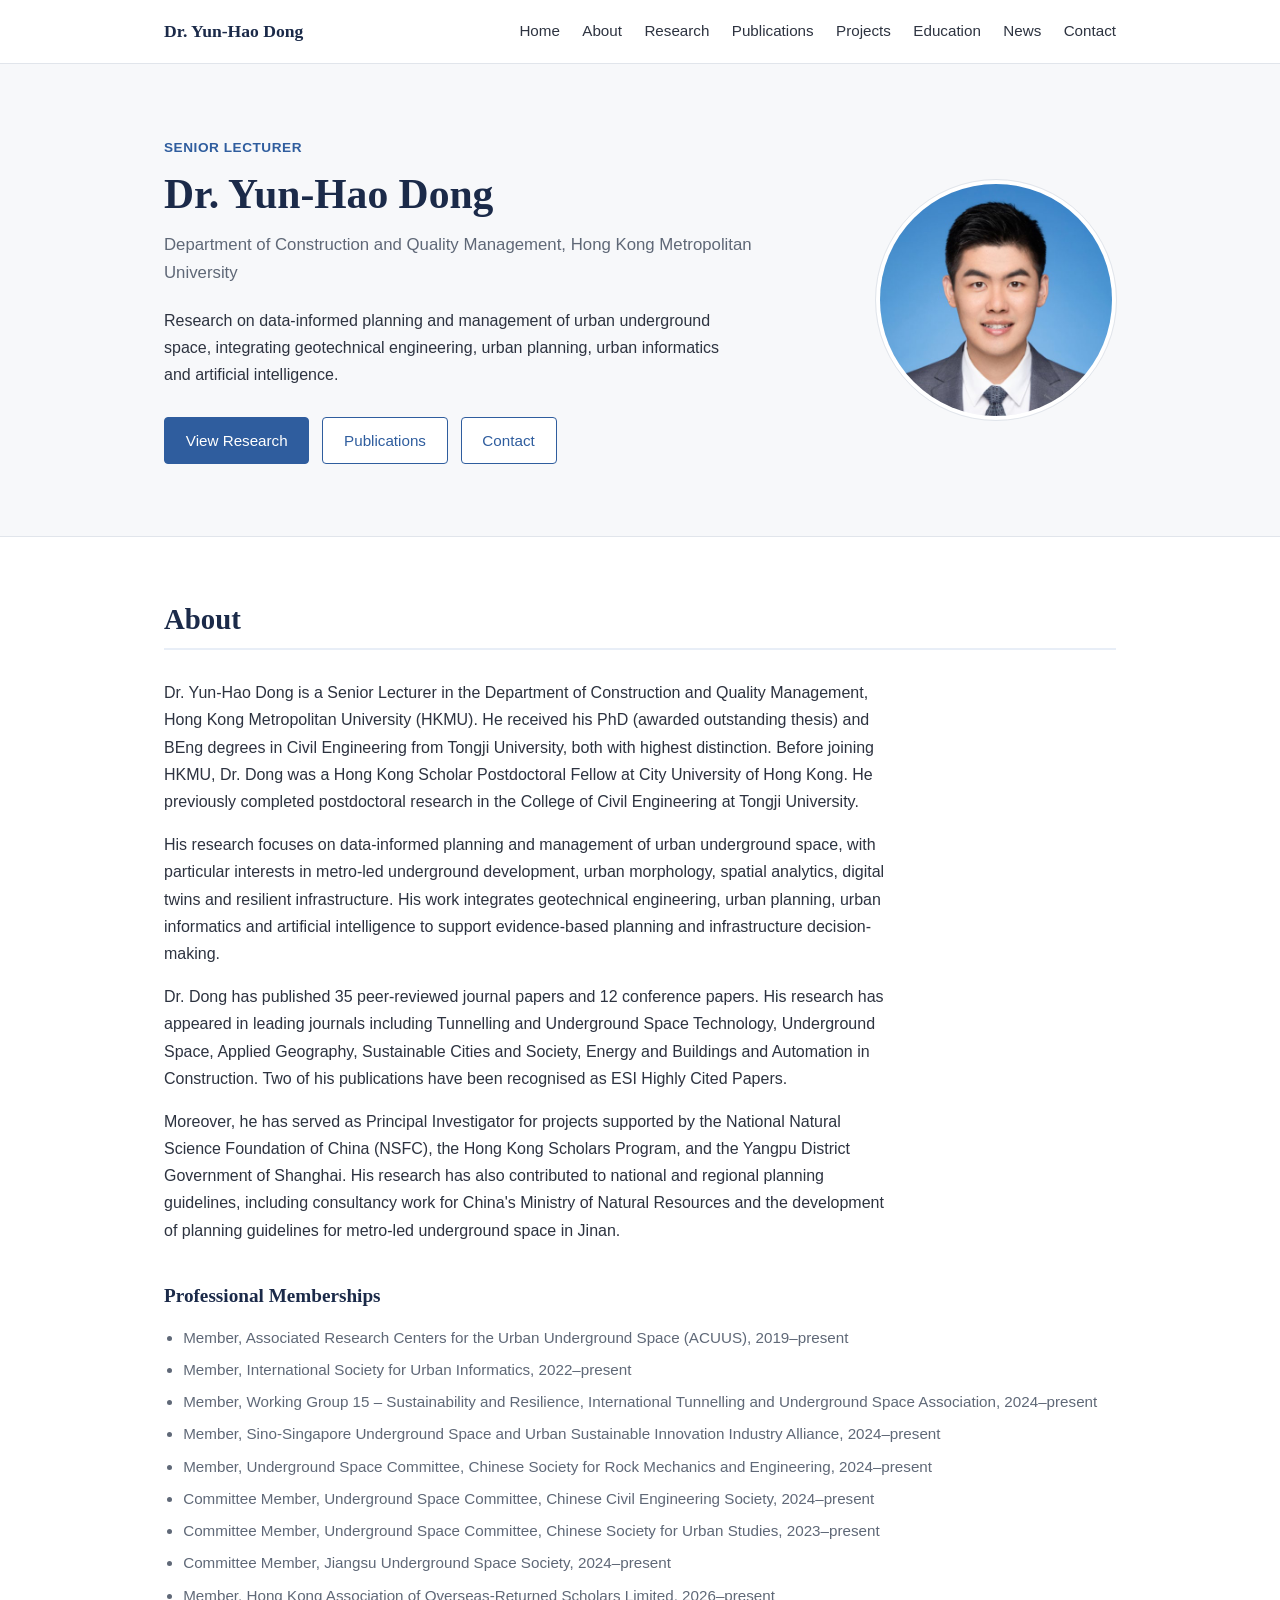
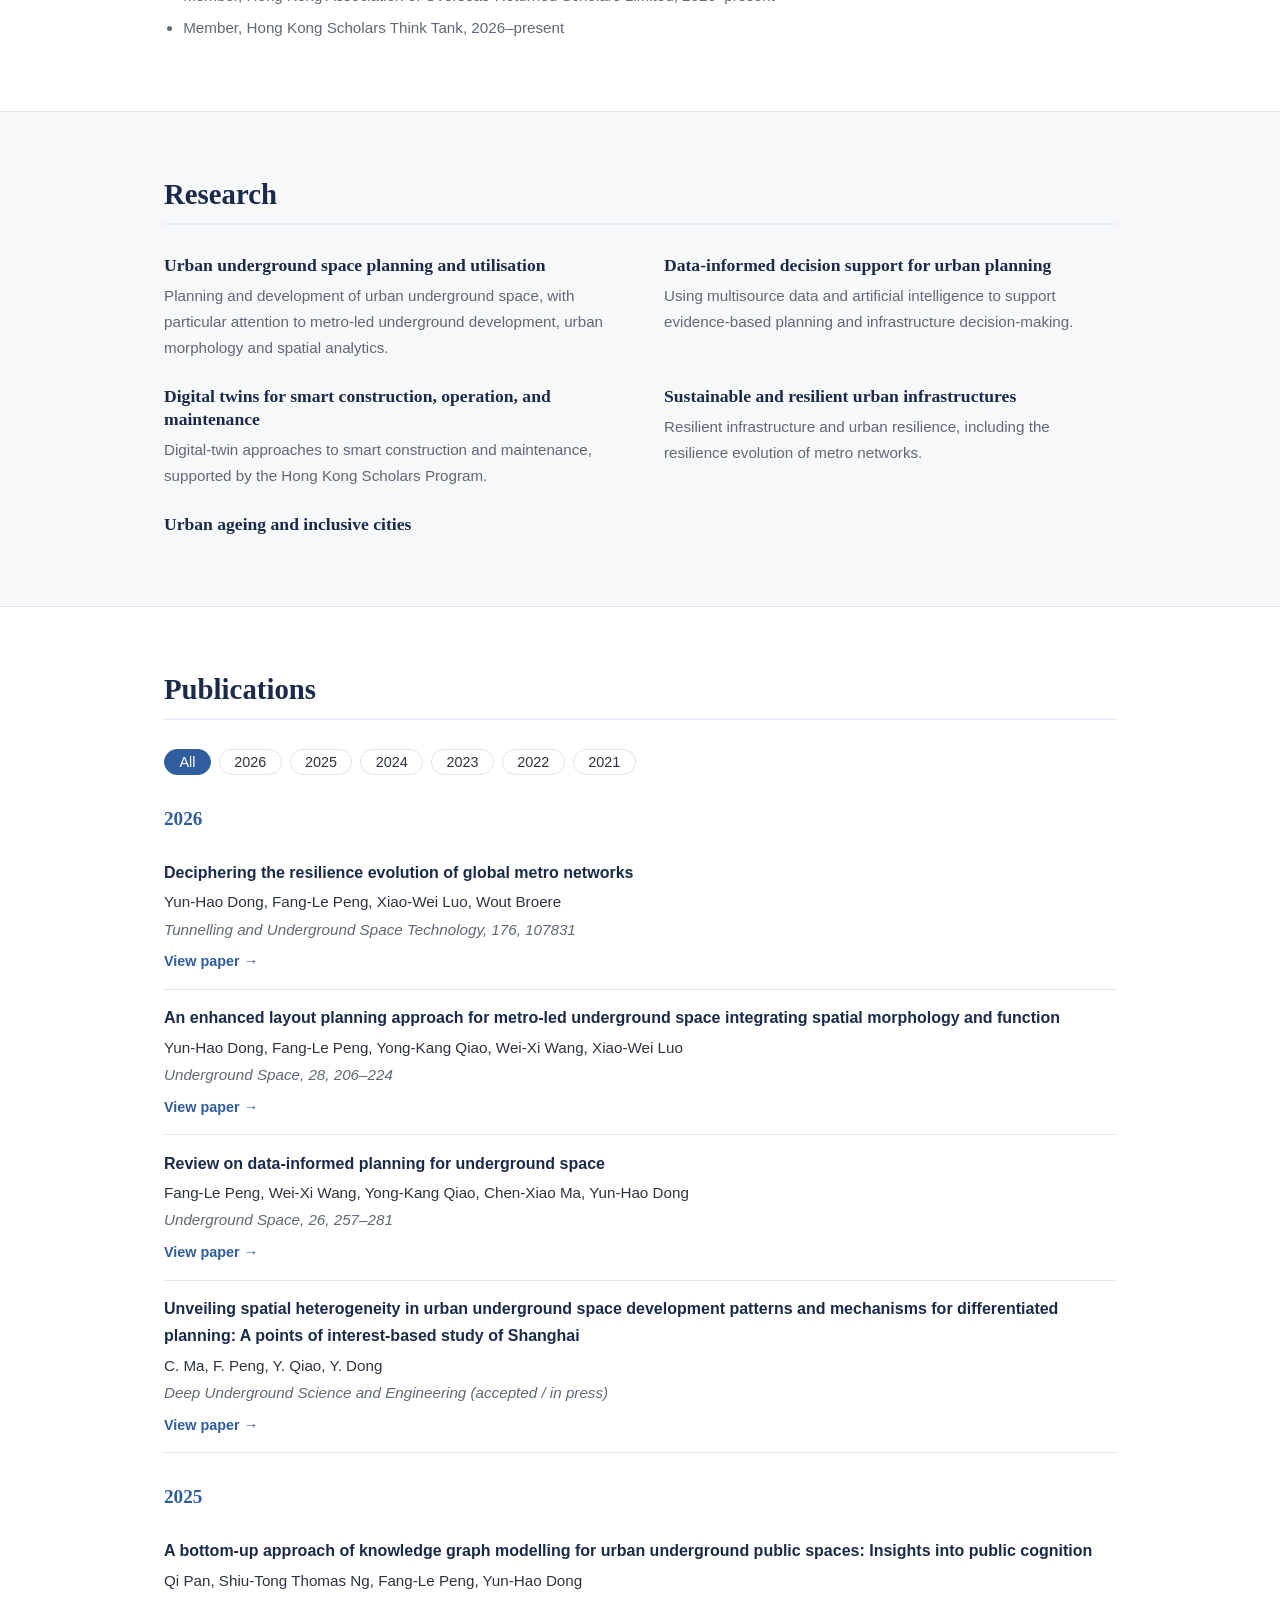
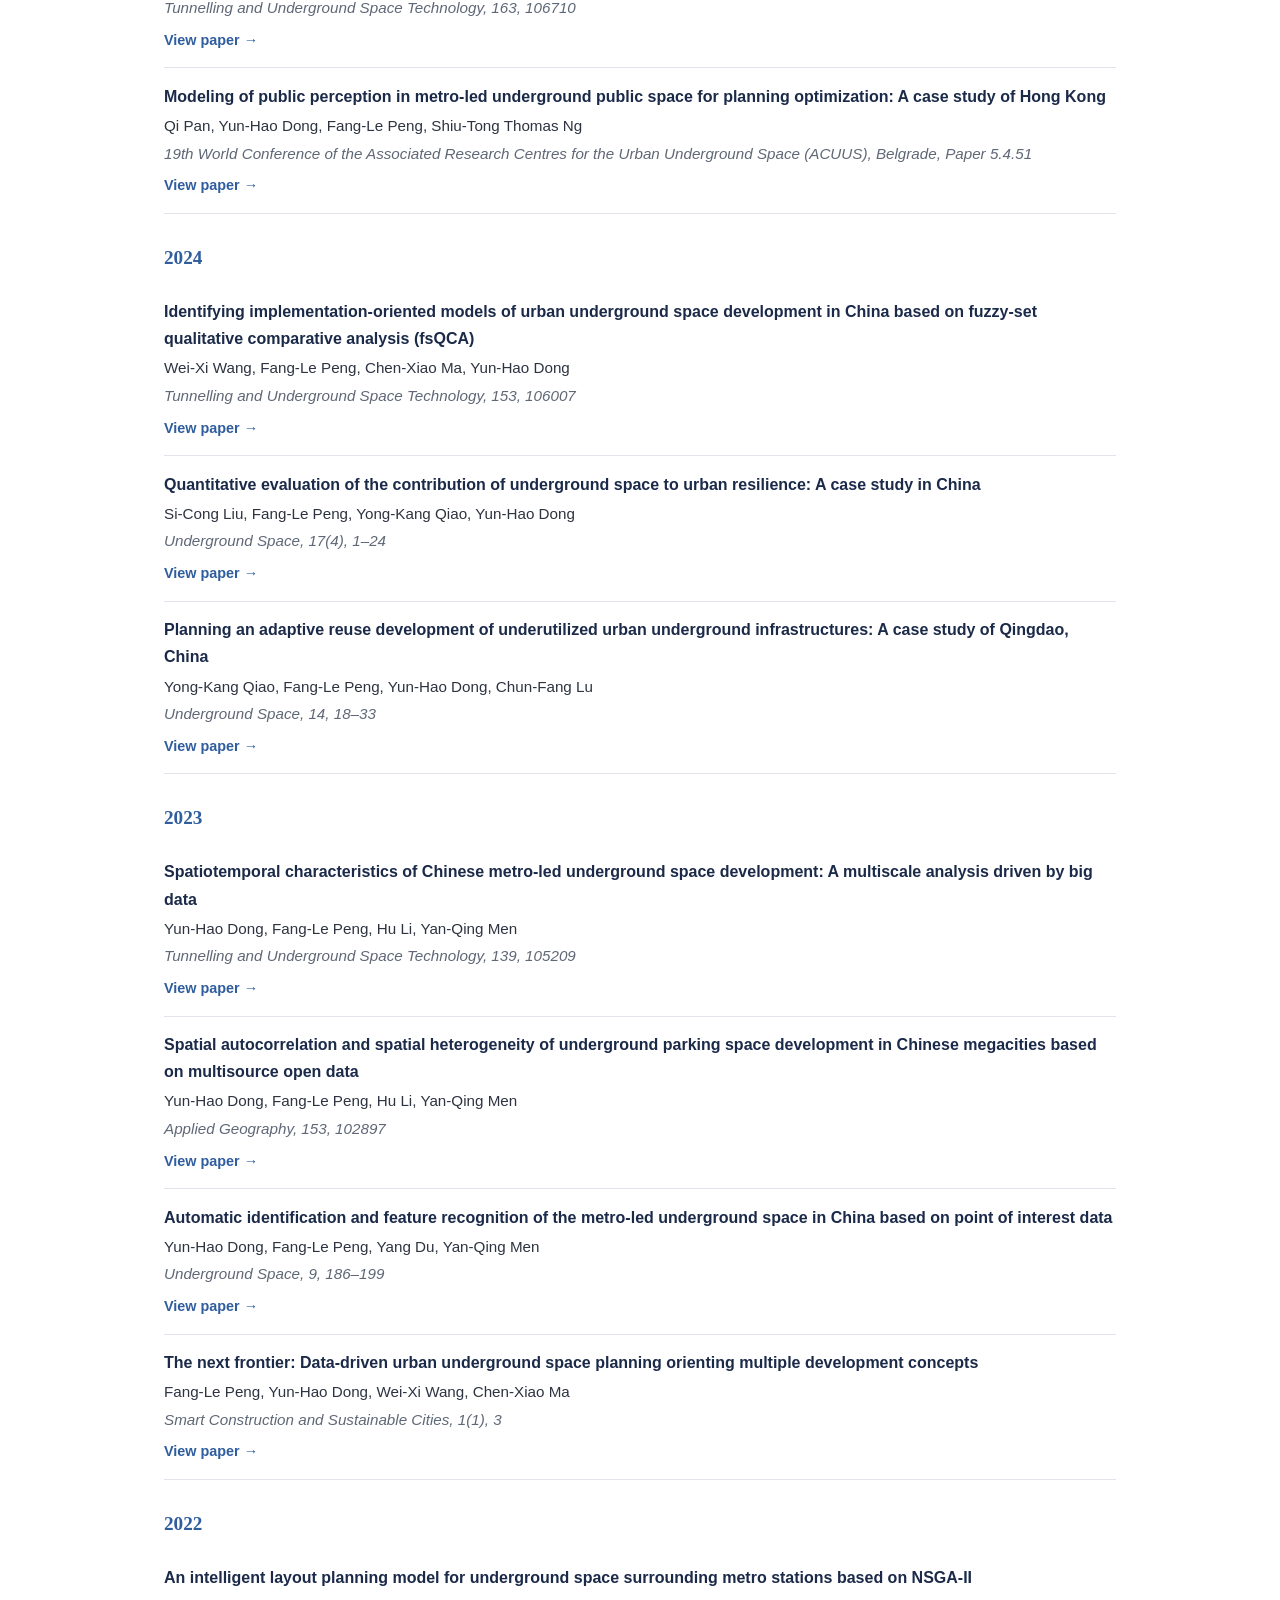
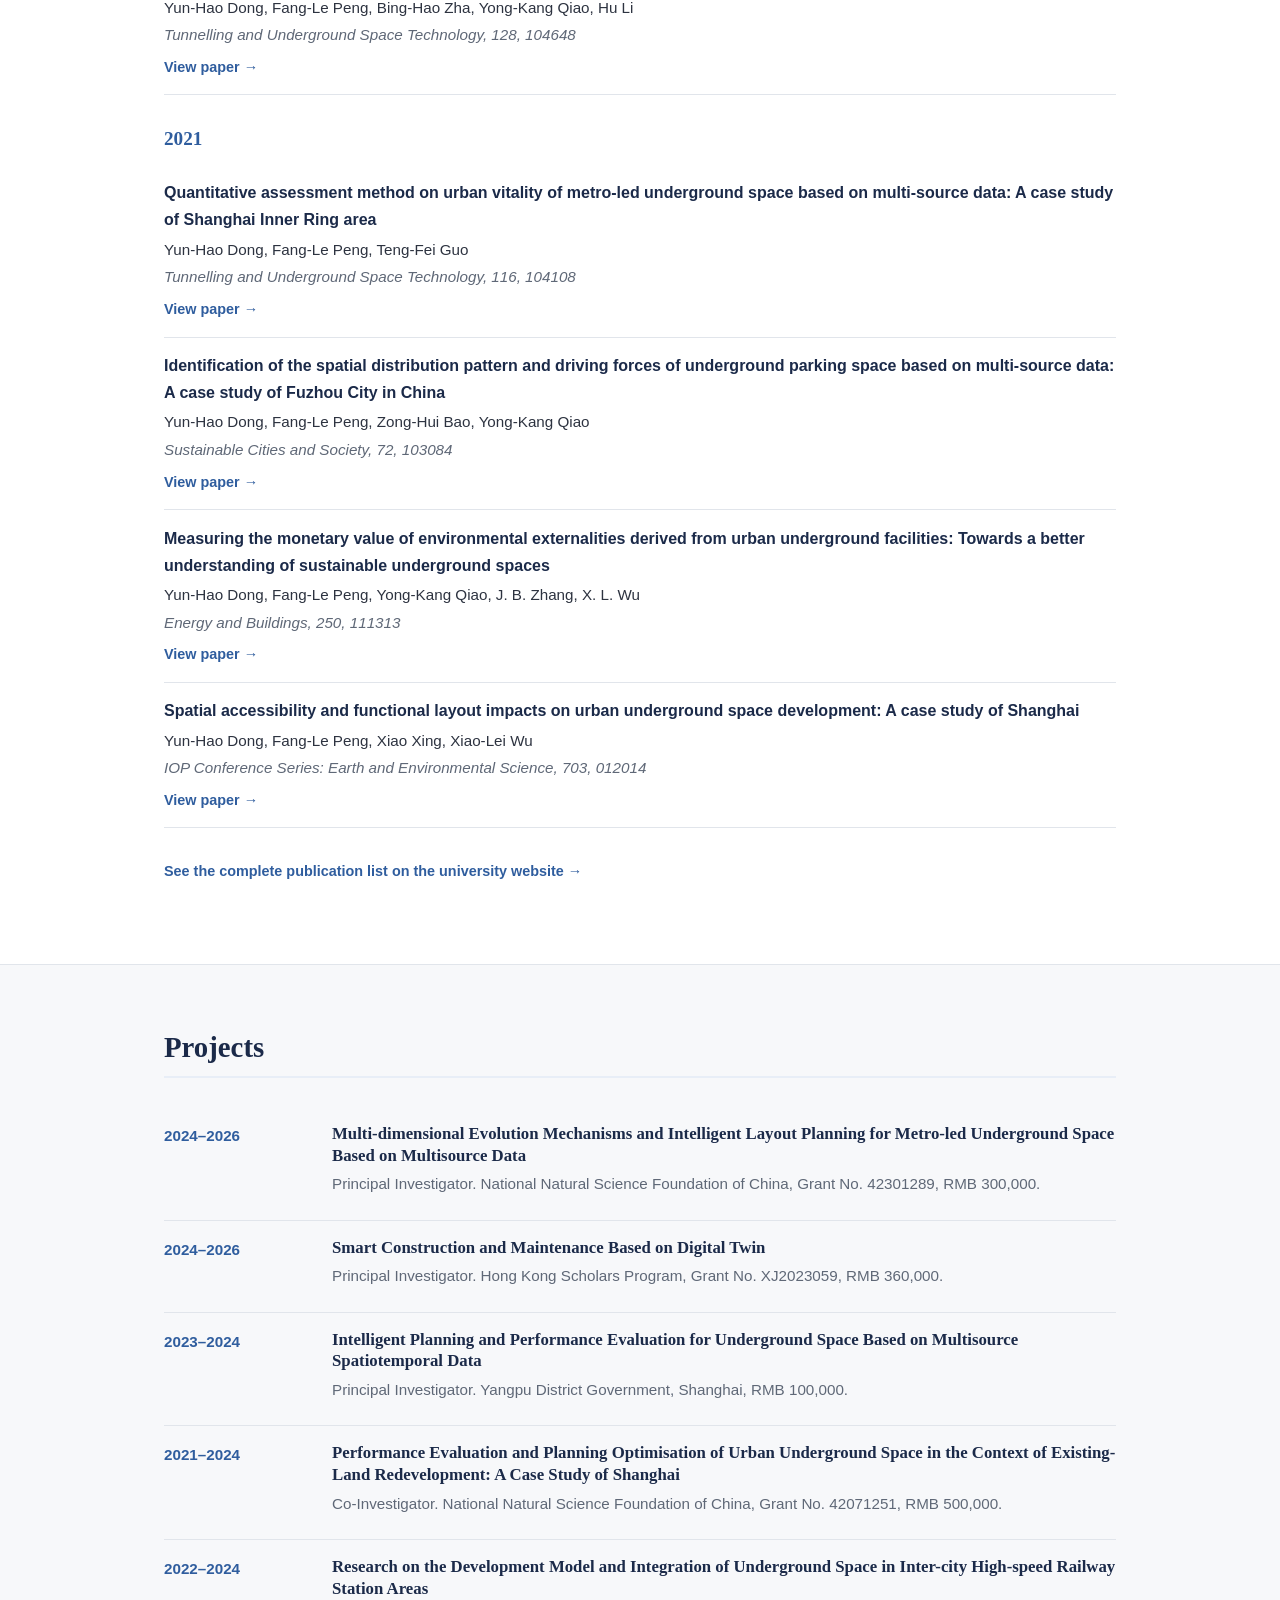
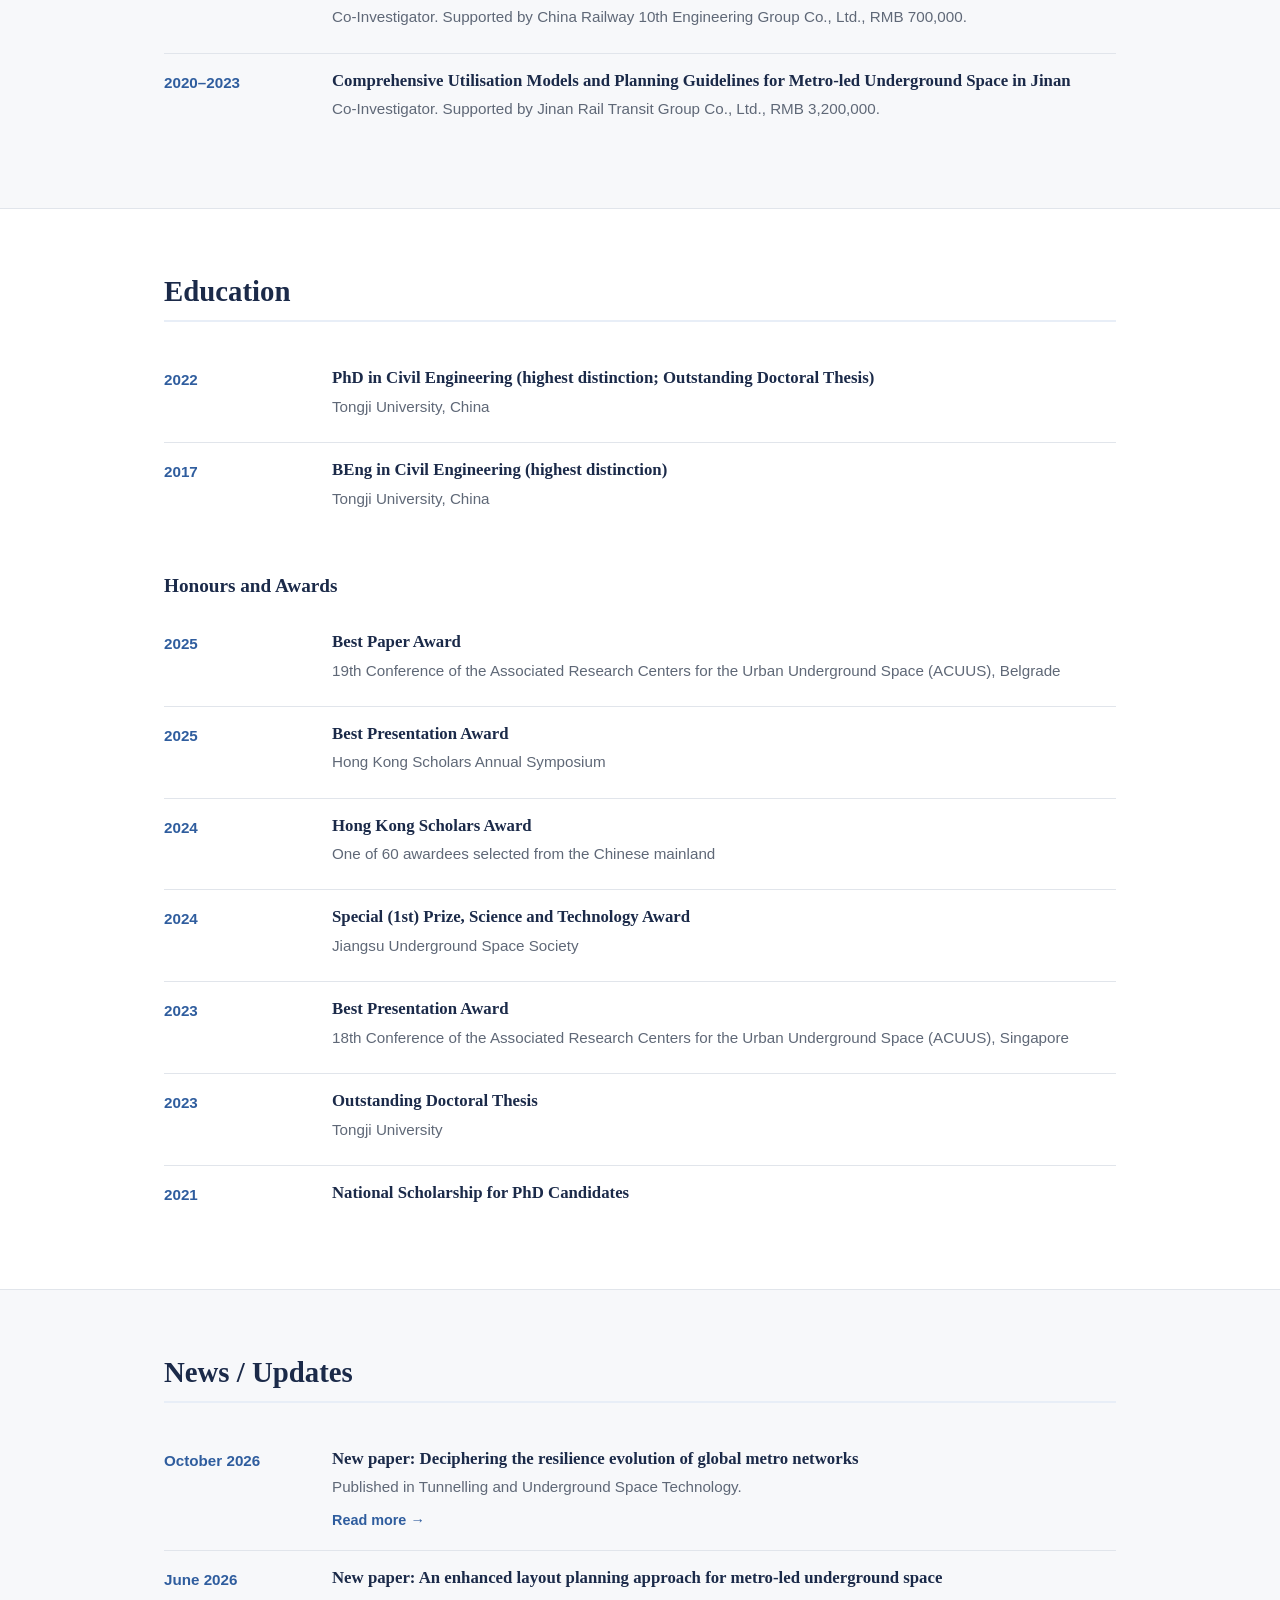
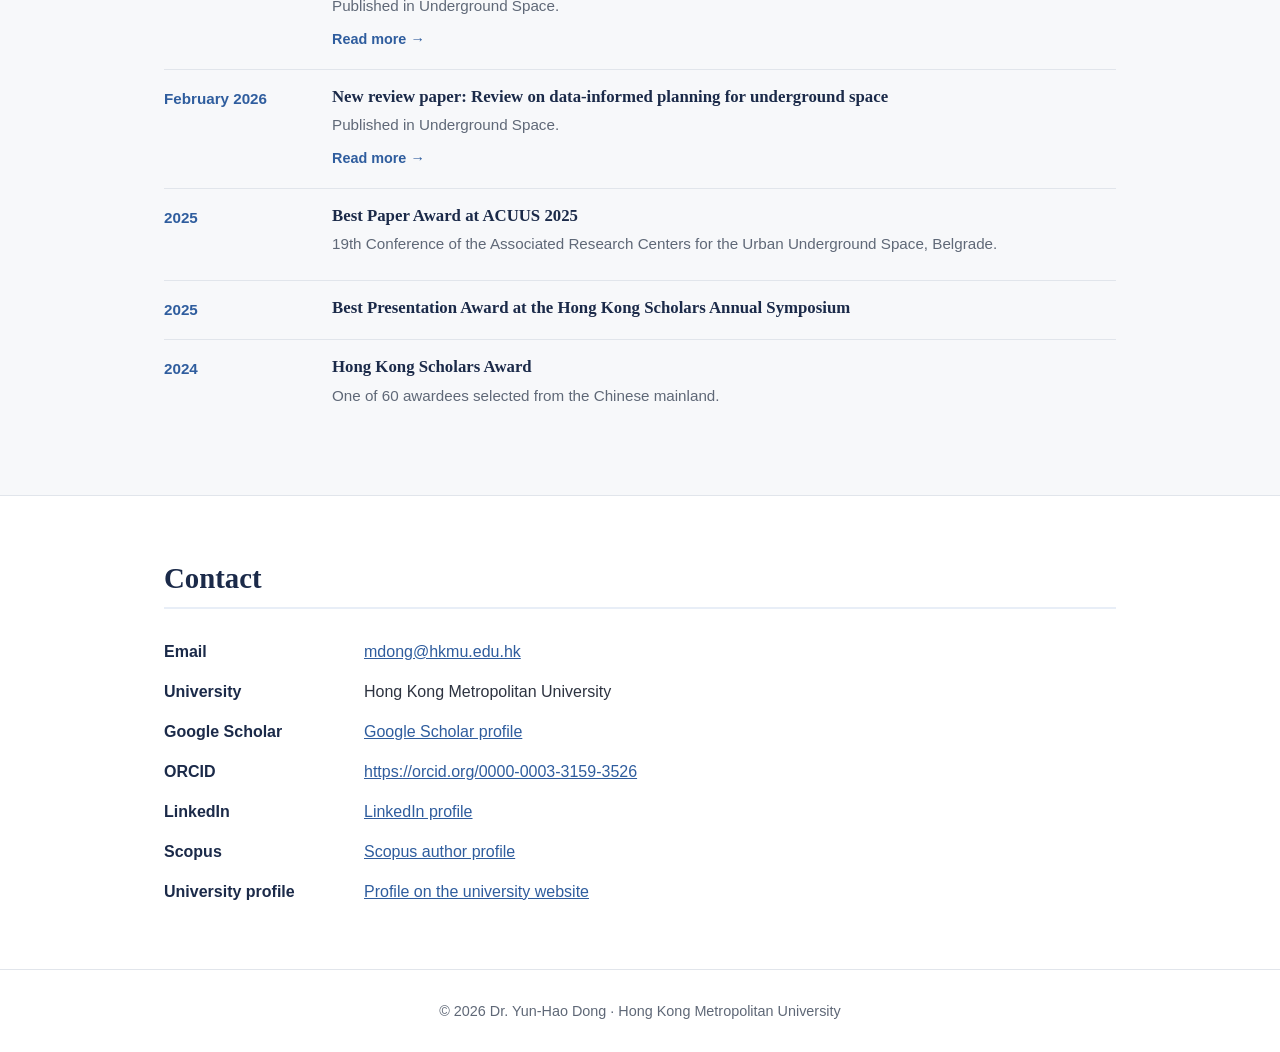
==== index.html @ ccb6e05d "Initial academic profile site" ====
<!DOCTYPE html>
<html lang="en">
<head>
    <meta charset="UTF-8">
    <meta name="viewport" content="width=device-width, initial-scale=1.0">
    <title>Academic Profile</title>
    <meta name="description" content="Academic profile website.">
    <link rel="stylesheet" href="style.css">
</head>
<body>

    <!-- ===================== NAVIGATION ===================== -->
    <header class="site-header">
        <div class="container header-inner">
            <a href="#home" class="site-name" id="nav-name">Academic Profile</a>

            <button class="menu-button" id="menu-button" aria-label="Open menu" aria-expanded="false">Menu</button>

            <nav class="site-nav" id="site-nav">
                <a href="#home">Home</a>
                <a href="#about">About</a>
                <a href="#research">Research</a>
                <a href="#publications">Publications</a>
                <a href="#projects">Projects</a>
                <a href="#education">Education</a>
                <a href="#news">News</a>
                <a href="#contact">Contact</a>
            </nav>
        </div>
    </header>

    <main>

        <!-- ===================== HOME ===================== -->
        <section id="home" class="hero">
            <div class="container hero-inner">
                <div class="hero-text">
                    <p class="hero-position" id="hero-position"></p>
                    <h1 id="hero-name"></h1>
                    <p class="hero-university" id="hero-university"></p>
                    <p class="hero-description" id="hero-description"></p>
                    <div class="button-row">
                        <a href="#research" class="button button-primary">View Research</a>
                        <a href="#publications" class="button">Publications</a>
                        <a href="#contact" class="button">Contact</a>
                    </div>
                </div>
                <div class="hero-photo">
                    <img id="profile-image" src="images/profile.jpg" alt="Profile photo">
                </div>
            </div>
        </section>

        <!-- ===================== ABOUT ===================== -->
        <section id="about" class="section">
            <div class="container">
                <h2>About</h2>
                <div class="about-text" id="about-text"></div>
                <div id="memberships-block" class="subblock">
                    <h3>Professional Memberships</h3>
                    <ul class="plain-list" id="memberships-list"></ul>
                </div>
            </div>
        </section>

        <!-- ===================== RESEARCH ===================== -->
        <section id="research" class="section section-alt">
            <div class="container">
                <h2>Research</h2>
                <div class="research-list" id="research-list"></div>
            </div>
        </section>

        <!-- ===================== PUBLICATIONS ===================== -->
        <section id="publications" class="section">
            <div class="container">
                <h2>Publications</h2>
                <div class="filter-row" id="publication-filters"></div>
                <div id="publication-list"></div>
                <p class="full-list-note" id="full-list-note"></p>
            </div>
        </section>

        <!-- ===================== PROJECTS ===================== -->
        <section id="projects" class="section section-alt">
            <div class="container">
                <h2>Projects</h2>
                <div class="entry-list" id="project-list"></div>
            </div>
        </section>

        <!-- ===================== EDUCATION ===================== -->
        <section id="education" class="section">
            <div class="container">
                <h2>Education</h2>
                <div class="entry-list" id="education-list"></div>
                <div id="awards-block" class="subblock">
                    <h3>Honours and Awards</h3>
                    <div class="entry-list" id="award-list"></div>
                </div>
            </div>
        </section>

        <!-- ===================== NEWS ===================== -->
        <section id="news" class="section section-alt">
            <div class="container">
                <h2>News / Updates</h2>
                <div class="entry-list" id="news-list"></div>
            </div>
        </section>

        <!-- ===================== CONTACT ===================== -->
        <section id="contact" class="section">
            <div class="container">
                <h2>Contact</h2>
                <dl class="contact-list" id="contact-list"></dl>
            </div>
        </section>

    </main>

    <footer class="site-footer">
        <div class="container">
            <p id="footer-text"></p>
        </div>
    </footer>

    <!-- data.js must be loaded BEFORE script.js -->
    <script src="data.js"></script>
    <script src="script.js"></script>
</body>
</html>
---- style.css ----
/* ==========================================================================
   style.css  -  website design (light, academic style)
   ========================================================================== */

/* ---------- Colours and basic settings ---------- */
:root {
    --navy: #1b2a49;          /* headings */
    --blue: #2f5d9e;          /* subtle accent / links */
    --blue-light: #e8eef7;    /* very light blue */
    --text: #2d3340;
    --muted: #5f6877;
    --border: #e1e5eb;
    --white: #ffffff;
    --off-white: #f7f8fa;
    --header-height: 64px;
}

* { box-sizing: border-box; }

html {
    scroll-behavior: smooth;
    scroll-padding-top: var(--header-height);   /* so headings are not hidden under the menu */
}

body {
    margin: 0;
    font-family: -apple-system, BlinkMacSystemFont, "Segoe UI", Roboto, Helvetica, Arial, sans-serif;
    font-size: 1rem;
    line-height: 1.7;
    color: var(--text);
    background: var(--white);
}

/* The "hidden" attribute is used by script.js to hide empty sections */
[hidden] { display: none !important; }

.container {
    width: 100%;
    max-width: 1000px;
    margin: 0 auto;
    padding: 0 1.5rem;
}

h1, h2, h3 {
    font-family: Georgia, "Times New Roman", serif;
    color: var(--navy);
    line-height: 1.3;
    margin: 0;
}

a { color: var(--blue); }
a:hover { color: var(--navy); }

p { margin: 0 0 1rem; }


/* ---------- Header / navigation ---------- */
.site-header {
    position: sticky;
    top: 0;
    z-index: 10;
    height: var(--header-height);
    background: var(--white);
    border-bottom: 1px solid var(--border);
}

.header-inner {
    display: flex;
    align-items: center;
    justify-content: space-between;
    height: 100%;
}

.site-name {
    font-family: Georgia, "Times New Roman", serif;
    font-size: 1.1rem;
    font-weight: bold;
    color: var(--navy);
    text-decoration: none;
}

.site-nav { display: flex; gap: 1.4rem; }

.site-nav a {
    color: var(--text);
    text-decoration: none;
    font-size: 0.95rem;
    padding: 0.3rem 0;
    border-bottom: 2px solid transparent;
}

.site-nav a:hover { color: var(--blue); border-bottom-color: var(--blue); }

.menu-button {
    display: none;
    background: none;
    border: 1px solid var(--border);
    border-radius: 4px;
    padding: 0.4rem 0.8rem;
    font-size: 0.9rem;
    color: var(--navy);
    cursor: pointer;
}


/* ---------- Home / hero ---------- */
.hero {
    background: var(--off-white);
    padding: 4.5rem 0;
    border-bottom: 1px solid var(--border);
}

.hero-inner {
    display: flex;
    align-items: center;
    justify-content: space-between;
    gap: 3rem;
}

.hero-text { flex: 1; }

.hero-position {
    color: var(--blue);
    font-weight: 600;
    letter-spacing: 0.04em;
    text-transform: uppercase;
    font-size: 0.85rem;
    margin-bottom: 0.5rem;
}

.hero h1 { font-size: 2.6rem; margin-bottom: 0.6rem; }

.hero-university { color: var(--muted); font-size: 1.05rem; margin-bottom: 1.2rem; }

.hero-description { max-width: 36rem; margin-bottom: 1.8rem; }

.hero-photo img {
    width: 240px;
    height: 240px;
    object-fit: cover;
    border-radius: 50%;
    border: 4px solid var(--white);
    outline: 1px solid var(--border);
    background: var(--blue-light);
    display: block;
}

.button-row { display: flex; flex-wrap: wrap; gap: 0.8rem; }

.button {
    display: inline-block;
    padding: 0.6rem 1.3rem;
    border: 1px solid var(--blue);
    border-radius: 4px;
    color: var(--blue);
    text-decoration: none;
    font-size: 0.95rem;
    background: var(--white);
}

.button:hover { background: var(--blue-light); color: var(--navy); }

.button-primary { background: var(--blue); color: var(--white); }
.button-primary:hover { background: var(--navy); border-color: var(--navy); color: var(--white); }


/* ---------- General sections ---------- */
.section { padding: 4rem 0; }
.section-alt { background: var(--off-white); border-top: 1px solid var(--border); border-bottom: 1px solid var(--border); }

.section h2 {
    font-size: 1.8rem;
    margin-bottom: 1.8rem;
    padding-bottom: 0.6rem;
    border-bottom: 2px solid var(--blue-light);
}

.subblock { margin-top: 2.5rem; }
.subblock h3 { font-size: 1.2rem; margin-bottom: 1rem; }

.about-text { max-width: 46rem; }

.plain-list { margin: 0; padding-left: 1.2rem; color: var(--muted); font-size: 0.95rem; }
.plain-list li { margin-bottom: 0.4rem; }


/* ---------- Research ---------- */
.research-list {
    display: grid;
    grid-template-columns: repeat(2, 1fr);
    gap: 1.5rem 3rem;
}

.research-item h3 { font-size: 1.1rem; margin-bottom: 0.4rem; }
.research-item p { color: var(--muted); font-size: 0.95rem; margin: 0; }


/* ---------- Publications ---------- */
.filter-row { display: flex; flex-wrap: wrap; gap: 0.5rem; margin-bottom: 1.5rem; }

.filter-button {
    background: var(--white);
    border: 1px solid var(--border);
    border-radius: 999px;
    padding: 0.25rem 0.9rem;
    font-size: 0.9rem;
    color: var(--text);
    cursor: pointer;
    font-family: inherit;
}

.filter-button:hover { border-color: var(--blue); color: var(--blue); }
.filter-button.active { background: var(--blue); border-color: var(--blue); color: var(--white); }

.year-heading {
    font-size: 1.2rem;
    margin: 2rem 0 0.8rem;
    color: var(--blue);
}

.publication {
    padding: 0.9rem 0;
    border-bottom: 1px solid var(--border);
}

.publication-title { font-weight: 600; color: var(--navy); margin-bottom: 0.2rem; }
.publication-authors { margin-bottom: 0.1rem; font-size: 0.95rem; }
.publication-venue { color: var(--muted); font-style: italic; font-size: 0.95rem; margin-bottom: 0.3rem; }

.text-link { font-size: 0.9rem; text-decoration: none; font-weight: 600; }
.text-link:hover { text-decoration: underline; }

.full-list-note { margin-top: 1.8rem; }


/* ---------- Projects, education, awards, news (date + text rows) ---------- */
.entry {
    display: grid;
    grid-template-columns: 9rem 1fr;
    gap: 1.5rem;
    padding: 1rem 0;
    border-bottom: 1px solid var(--border);
}

.entry:last-child { border-bottom: none; }

.entry-date { color: var(--blue); font-weight: 600; font-size: 0.95rem; margin: 0; }
.entry-body h3 { font-size: 1.05rem; margin-bottom: 0.3rem; }
.entry-body p { color: var(--muted); font-size: 0.95rem; margin-bottom: 0.4rem; }


/* ---------- Contact ---------- */
.contact-list {
    display: grid;
    grid-template-columns: 11rem 1fr;
    gap: 0.8rem 1.5rem;
    margin: 0;
}

.contact-list dt { font-weight: 600; color: var(--navy); }
.contact-list dd { margin: 0; word-break: break-word; }


/* ---------- Footer ---------- */
.site-footer {
    border-top: 1px solid var(--border);
    padding: 1.8rem 0;
    color: var(--muted);
    font-size: 0.9rem;
    text-align: center;
}

.site-footer p { margin: 0; }


/* ==========================================================================
   RESPONSIVE: tablets and phones
   ========================================================================== */

/* Tablet and small laptop */
@media (max-width: 900px) {
    .site-nav { gap: 1rem; }
    .hero h1 { font-size: 2.2rem; }
    .hero-photo img { width: 200px; height: 200px; }
}

/* Phone and small tablet: menu button, stacked layout */
@media (max-width: 720px) {
    .menu-button { display: block; }

    .site-nav {
        display: none;
        position: absolute;
        top: var(--header-height);
        left: 0;
        right: 0;
        flex-direction: column;
        gap: 0;
        background: var(--white);
        border-bottom: 1px solid var(--border);
        padding: 0.5rem 1.5rem 1rem;
    }

    .site-nav.open { display: flex; }
    .site-nav a { padding: 0.6rem 0; border-bottom: 1px solid var(--border); }

    .hero { padding: 3rem 0; }

    .hero-inner { flex-direction: column-reverse; align-items: flex-start; gap: 1.8rem; }
    .hero h1 { font-size: 2rem; }
    .hero-photo img { width: 160px; height: 160px; }

    .section { padding: 3rem 0; }

    .research-list { grid-template-columns: 1fr; gap: 1.5rem; }

    .entry { grid-template-columns: 1fr; gap: 0.2rem; }

    .contact-list { grid-template-columns: 1fr; gap: 0.1rem; }
    .contact-list dd { margin-bottom: 0.8rem; }
}
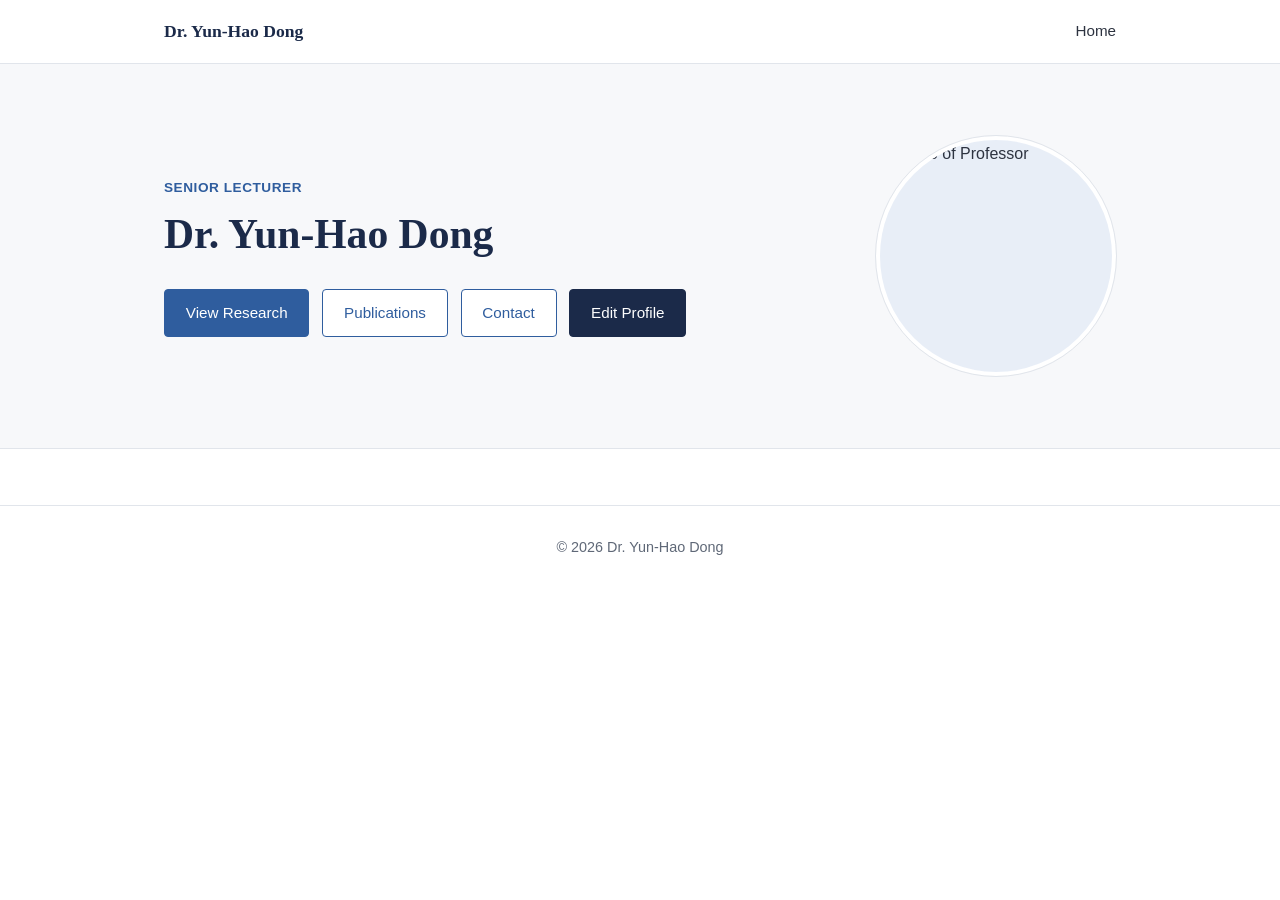
==== commit 5a33acc5: "Fix professor admin dashboard and Supabase-backed homepage" ====
--- a/index.html
+++ b/index.html
@@ -43,6 +43,7 @@
                         <a href="#research" class="button button-primary">View Research</a>
                         <a href="#publications" class="button">Publications</a>
                         <a href="#contact" class="button">Contact</a>
+                        <a href="login.html" class="button button-admin">Edit Profile</a>
                     </div>
                 </div>
                 <div class="hero-photo">
@@ -56,6 +57,10 @@
             <div class="container">
                 <h2>About</h2>
                 <div class="about-text" id="about-text"></div>
+                <div id="experience-block" class="subblock" hidden>
+                    <h3>Academic Experience</h3>
+                    <div class="entry-list" id="experience-list"></div>
+                </div>
                 <div id="memberships-block" class="subblock">
                     <h3>Professional Memberships</h3>
                     <ul class="plain-list" id="memberships-list"></ul>
@@ -117,6 +122,8 @@
             </div>
         </section>
 
+        <div id="custom-sections" class="container custom-sections"></div>
+
     </main>
 
     <footer class="site-footer">
@@ -126,6 +133,8 @@
     </footer>
 
     <!-- data.js must be loaded BEFORE script.js -->
+    <script src="https://cdn.jsdelivr.net/npm/@supabase/supabase-js@2"></script>
+    <script src="supabase.js"></script>
     <script src="data.js"></script>
     <script src="script.js"></script>
 </body>
--- a/style.css
+++ b/style.css
@@ -163,6 +163,18 @@
 .button-primary { background: var(--blue); color: var(--white); }
 .button-primary:hover { background: var(--navy); border-color: var(--navy); color: var(--white); }
 
+.button-admin {
+    background: var(--navy);
+    border-color: var(--navy);
+    color: var(--white);
+}
+
+.button-admin:hover {
+    background: var(--blue);
+    border-color: var(--blue);
+    color: var(--white);
+}
+
 
 /* ---------- General sections ---------- */
 .section { padding: 4rem 0; }
@@ -231,6 +243,26 @@
 .text-link:hover { text-decoration: underline; }
 
 .full-list-note { margin-top: 1.8rem; }
+
+.custom-sections {
+    margin-top: 1rem;
+    padding-bottom: 2.5rem;
+}
+
+.custom-section {
+    padding: 1.25rem 0;
+    border-top: 1px solid var(--border);
+}
+
+.custom-section h3 {
+    font-size: 1.2rem;
+    margin-bottom: 0.5rem;
+}
+
+.custom-section p {
+    color: var(--muted);
+    margin-bottom: 0.6rem;
+}
 
 
 /* ---------- Projects, education, awards, news (date + text rows) ---------- */
